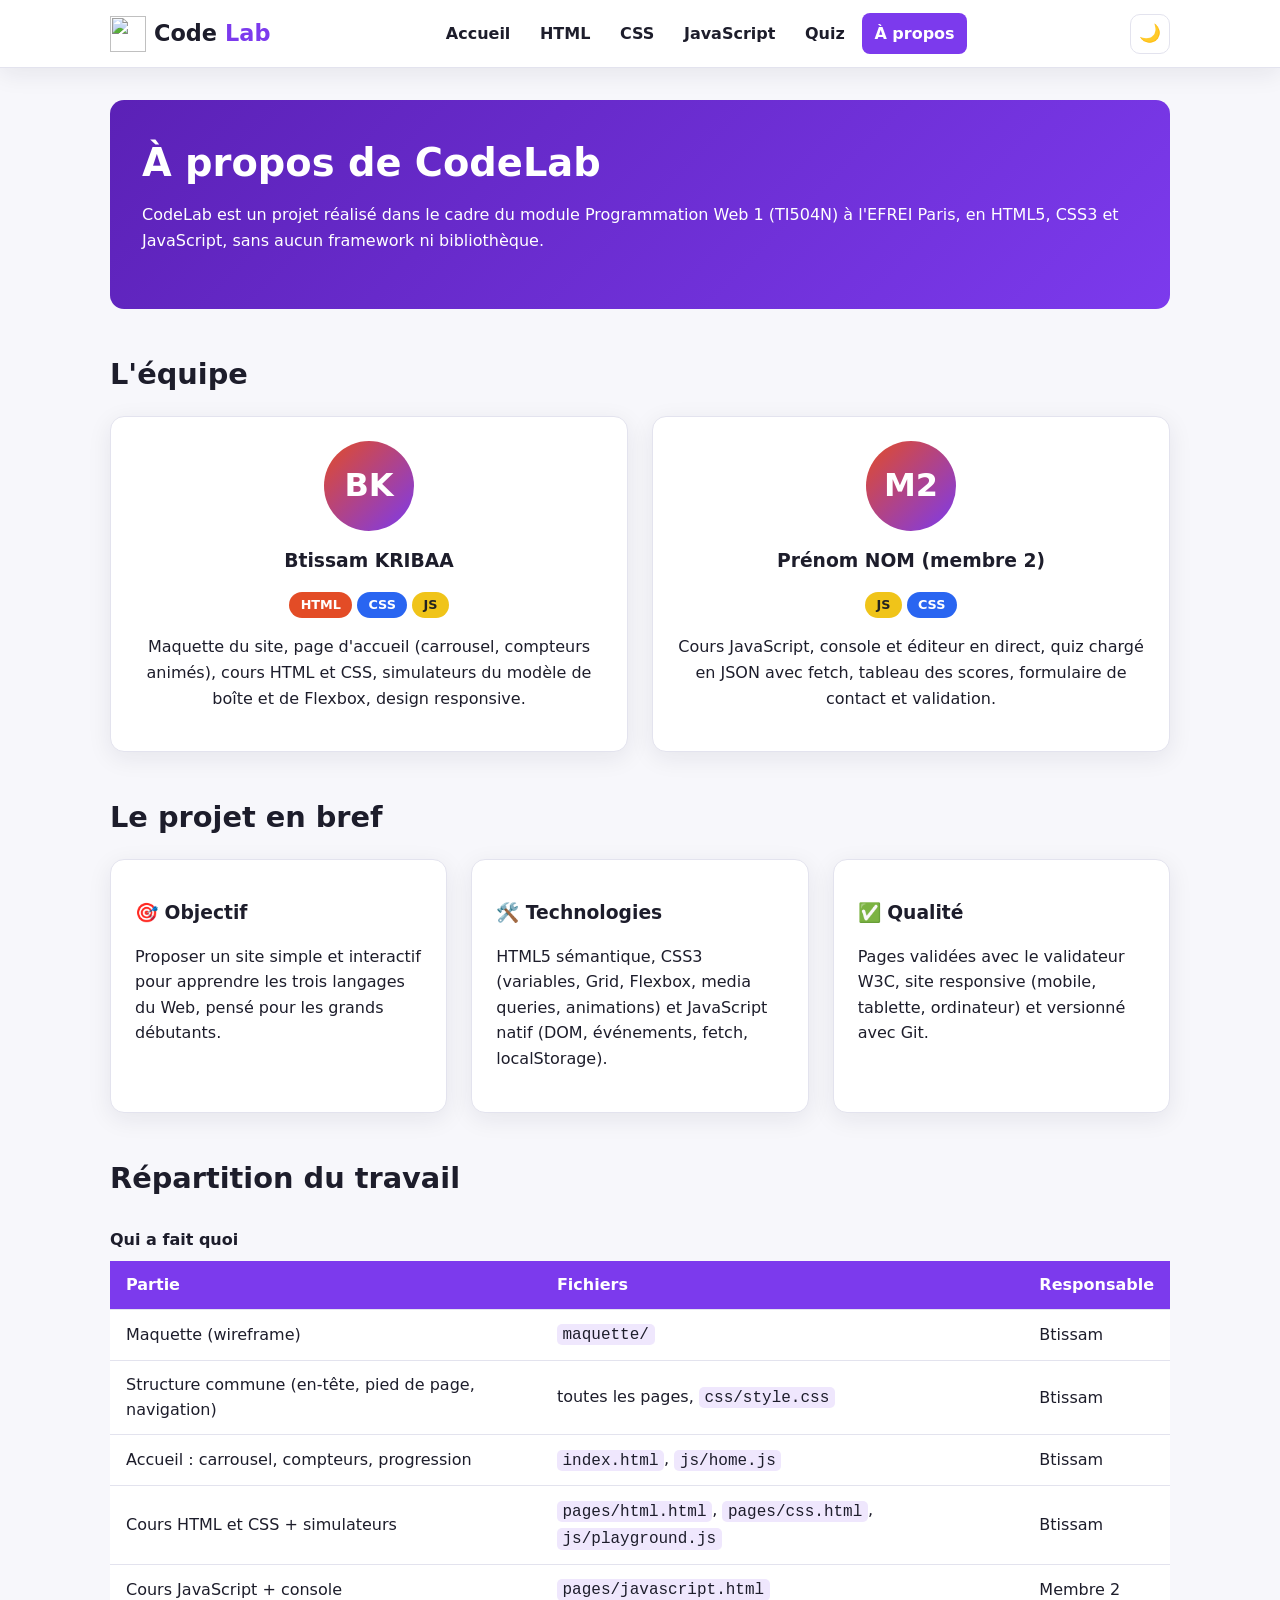
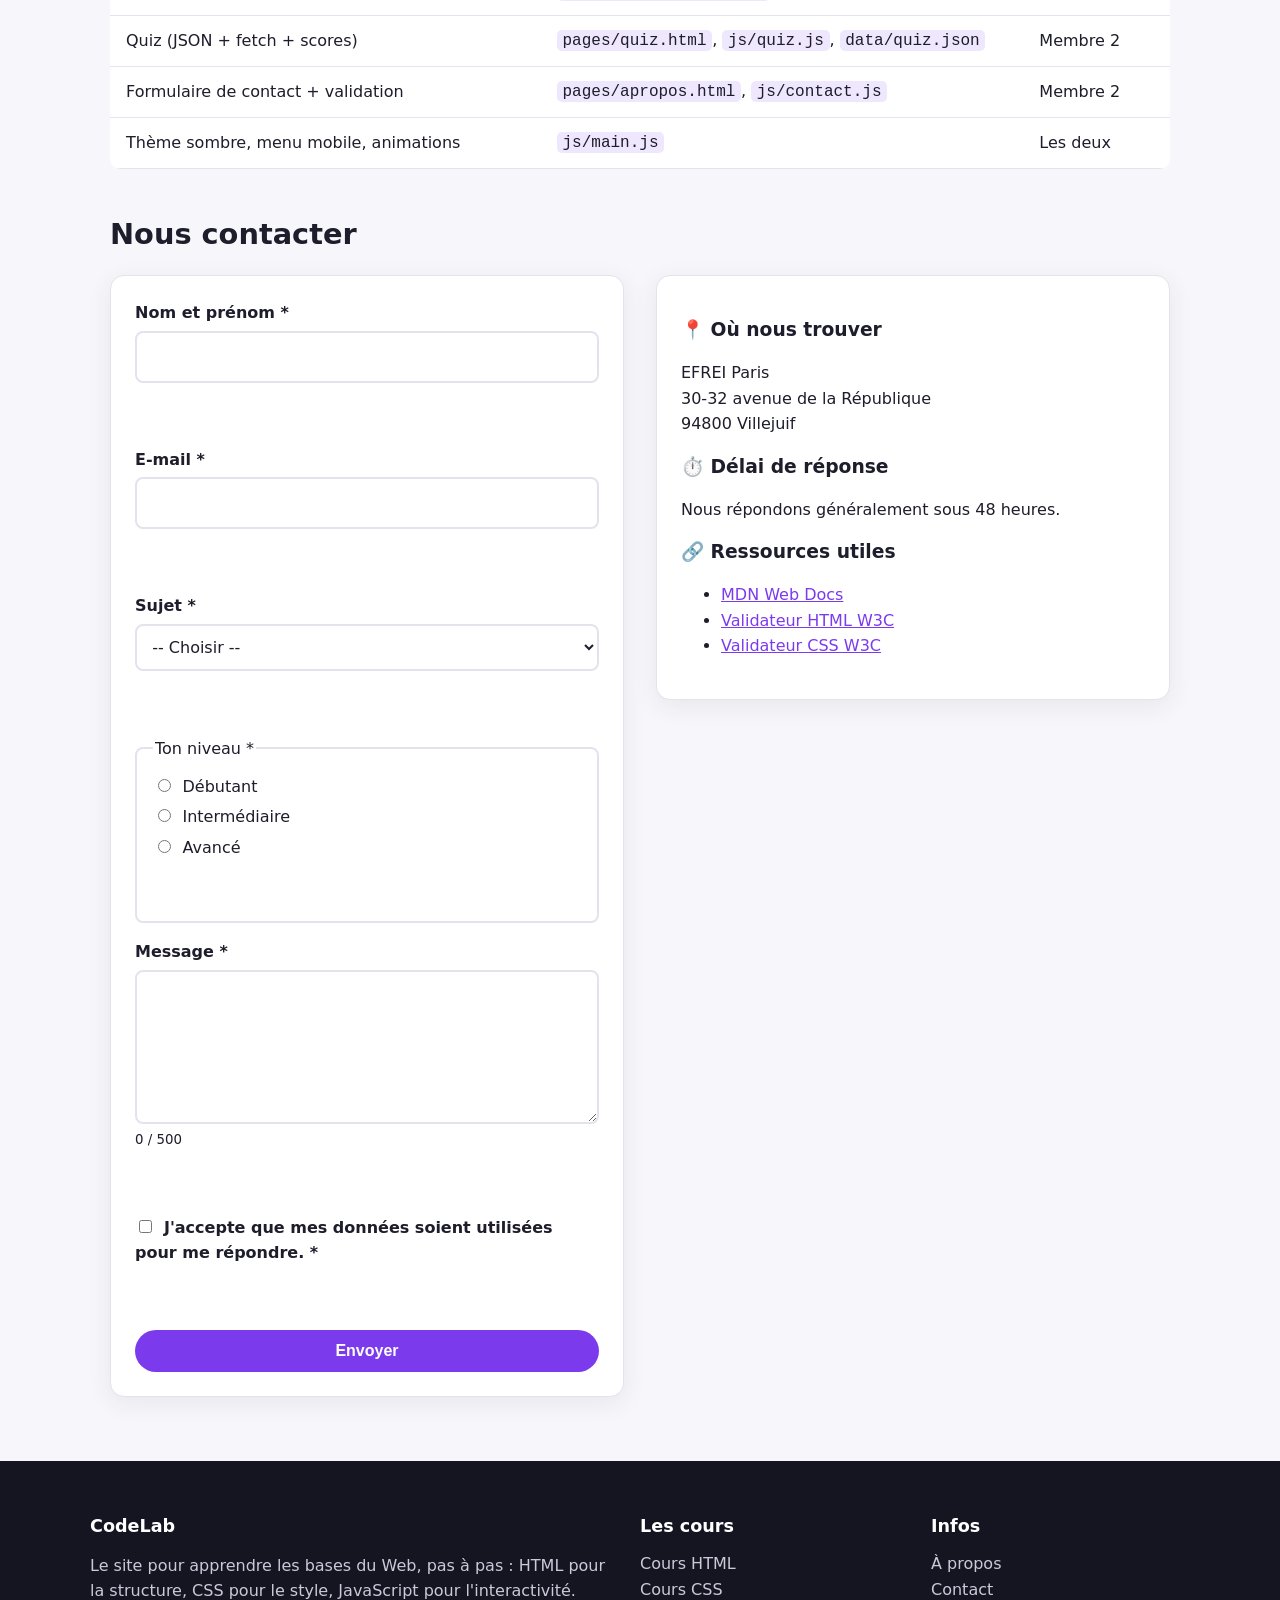
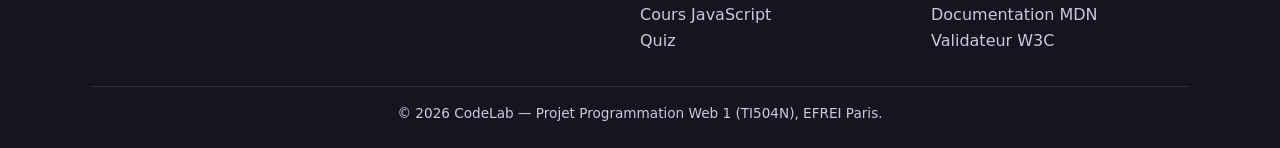
==== pages/apropos.html @ f3540da0 "Structure commune : en-tete, navigation, pied de page et page d'accueil" ====
<!DOCTYPE html>
<html lang="fr" class="no-js">
<head>
  <meta charset="UTF-8">
  <meta name="viewport" content="width=device-width, initial-scale=1">
  <meta name="description" content="L'équipe CodeLab, la répartition du travail et le formulaire de contact.">
  <title>À propos & contact | CodeLab</title>
  <link rel="icon" href="../img/logo.svg" type="image/svg+xml">
  <link rel="stylesheet" href="../css/style.css">
  <script src="../js/main.js" defer></script>
  <script src="../js/contact.js" defer></script>
</head>
<body>
  <a class="skip-link" href="#contenu">Aller au contenu</a>

  <header class="site-header">
    <div class="header-inner">
      <a class="logo" href="../index.html">
        <img src="../img/logo.svg" alt="" width="36" height="36">Code<span>Lab</span>
      </a>
      <nav class="main-nav" id="main-nav" aria-label="Navigation principale">
        <ul>
          <li><a href="../index.html">Accueil</a></li>
          <li><a href="html.html">HTML</a></li>
          <li><a href="css.html">CSS</a></li>
          <li><a href="javascript.html">JavaScript</a></li>
          <li><a href="quiz.html">Quiz</a></li>
          <li><a href="apropos.html">À propos</a></li>
        </ul>
      </nav>
      <div class="header-tools">
        <button class="icon-btn theme-toggle" type="button" aria-label="Changer de thème (clair / sombre)">🌙</button>
        <button class="icon-btn burger" type="button" aria-label="Ouvrir le menu" aria-expanded="false" aria-controls="main-nav">☰</button>
      </div>
    </div>
    <div class="read-progress"></div>
  </header>

  <main id="contenu">
    <section class="page-hero about">
      <h1>À propos de CodeLab</h1>
      <p>CodeLab est un projet réalisé dans le cadre du module Programmation Web 1 (TI504N) à l'EFREI Paris, en HTML5, CSS3 et JavaScript, sans aucun framework ni bibliothèque.</p>
    </section>

    <h2 class="section-title">L'équipe</h2>
    <div class="team">
      <article class="card member reveal">
        <div class="avatar" aria-hidden="true">BK</div>
        <h3>Btissam KRIBAA</h3>
        <p><span class="badge html">HTML</span> <span class="badge css">CSS</span> <span class="badge js">JS</span></p>
        <p>Maquette du site, page d'accueil (carrousel, compteurs animés), cours HTML et CSS, simulateurs du modèle de boîte et de Flexbox, design responsive.</p>
      </article>
      <article class="card member reveal">
        <div class="avatar" aria-hidden="true">M2</div>
        <h3>Prénom NOM (membre 2)</h3>
        <p><span class="badge js">JS</span> <span class="badge css">CSS</span></p>
        <p>Cours JavaScript, console et éditeur en direct, quiz chargé en JSON avec fetch, tableau des scores, formulaire de contact et validation.</p>
      </article>
    </div>

    <h2 class="section-title">Le projet en bref</h2>
    <div class="grid-3">
      <div class="card reveal">
        <h3>🎯 Objectif</h3>
        <p>Proposer un site simple et interactif pour apprendre les trois langages du Web, pensé pour les grands débutants.</p>
      </div>
      <div class="card reveal">
        <h3>🛠️ Technologies</h3>
        <p>HTML5 sémantique, CSS3 (variables, Grid, Flexbox, media queries, animations) et JavaScript natif (DOM, événements, fetch, localStorage).</p>
      </div>
      <div class="card reveal">
        <h3>✅ Qualité</h3>
        <p>Pages validées avec le validateur W3C, site responsive (mobile, tablette, ordinateur) et versionné avec Git.</p>
      </div>
    </div>

    <h2 class="section-title">Répartition du travail</h2>
    <div class="table-wrap reveal">
      <table>
        <caption>Qui a fait quoi</caption>
        <thead>
          <tr>
            <th scope="col">Partie</th>
            <th scope="col">Fichiers</th>
            <th scope="col">Responsable</th>
          </tr>
        </thead>
        <tbody>
          <tr><td>Maquette (wireframe)</td><td><code>maquette/</code></td><td>Btissam</td></tr>
          <tr><td>Structure commune (en-tête, pied de page, navigation)</td><td>toutes les pages, <code>css/style.css</code></td><td>Btissam</td></tr>
          <tr><td>Accueil : carrousel, compteurs, progression</td><td><code>index.html</code>, <code>js/home.js</code></td><td>Btissam</td></tr>
          <tr><td>Cours HTML et CSS + simulateurs</td><td><code>pages/html.html</code>, <code>pages/css.html</code>, <code>js/playground.js</code></td><td>Btissam</td></tr>
          <tr><td>Cours JavaScript + console</td><td><code>pages/javascript.html</code></td><td>Membre 2</td></tr>
          <tr><td>Quiz (JSON + fetch + scores)</td><td><code>pages/quiz.html</code>, <code>js/quiz.js</code>, <code>data/quiz.json</code></td><td>Membre 2</td></tr>
          <tr><td>Formulaire de contact + validation</td><td><code>pages/apropos.html</code>, <code>js/contact.js</code></td><td>Membre 2</td></tr>
          <tr><td>Thème sombre, menu mobile, animations</td><td><code>js/main.js</code></td><td>Les deux</td></tr>
        </tbody>
      </table>
    </div>

    <h2 class="section-title" id="contact">Nous contacter</h2>
    <div class="two-cols">
      <form class="card form" id="contact-form" action="#" method="post" novalidate>
        <div class="form-row">
          <label for="nom">Nom et prénom *</label>
          <input type="text" id="nom" name="nom" autocomplete="name" required aria-describedby="error-nom">
          <p class="error-msg" id="error-nom"></p>
        </div>
        <div class="form-row">
          <label for="email">E-mail *</label>
          <input type="email" id="email" name="email" autocomplete="email" required aria-describedby="error-email">
          <p class="error-msg" id="error-email"></p>
        </div>
        <div class="form-row">
          <label for="sujet">Sujet *</label>
          <select id="sujet" name="sujet" required aria-describedby="error-sujet">
            <option value="">-- Choisir --</option>
            <option value="question">Question sur un cours</option>
            <option value="bug">Signaler une erreur</option>
            <option value="idee">Proposer une idée</option>
            <option value="autre">Autre</option>
          </select>
          <p class="error-msg" id="error-sujet"></p>
        </div>
        <fieldset class="form-row">
          <legend>Ton niveau *</legend>
          <label><input type="radio" name="niveau" value="debutant"> Débutant</label>
          <label><input type="radio" name="niveau" value="intermediaire"> Intermédiaire</label>
          <label><input type="radio" name="niveau" value="avance"> Avancé</label>
          <p class="error-msg" id="error-niveau"></p>
        </fieldset>
        <div class="form-row">
          <label for="message">Message *</label>
          <textarea id="message" name="message" rows="5" maxlength="500" required aria-describedby="error-message"></textarea>
          <small id="message-count">0 / 500</small>
          <p class="error-msg" id="error-message"></p>
        </div>
        <div class="form-row">
          <label><input type="checkbox" id="rgpd" name="rgpd"> J'accepte que mes données soient utilisées pour me répondre. *</label>
          <p class="error-msg" id="error-rgpd"></p>
        </div>
        <button class="btn" type="submit">Envoyer</button>
        <p class="form-success" id="form-success" role="status"></p>
      </form>

      <div class="card reveal">
        <h3>📍 Où nous trouver</h3>
        <p>EFREI Paris<br>30-32 avenue de la République<br>94800 Villejuif</p>
        <h3>⏱️ Délai de réponse</h3>
        <p>Nous répondons généralement sous 48 heures.</p>
        <h3>🔗 Ressources utiles</h3>
        <ul>
          <li><a href="https://developer.mozilla.org/fr/">MDN Web Docs</a></li>
          <li><a href="https://validator.w3.org/">Validateur HTML W3C</a></li>
          <li><a href="https://jigsaw.w3.org/css-validator/">Validateur CSS W3C</a></li>
        </ul>
      </div>
    </div>
  </main>

  <footer class="site-footer">
    <div class="footer-inner">
      <div>
        <h2>CodeLab</h2>
        <p>Le site pour apprendre les bases du Web, pas à pas : HTML pour la structure, CSS pour le style, JavaScript pour l'interactivité.</p>
      </div>
      <nav aria-label="Navigation du pied de page">
        <h2>Les cours</h2>
        <ul>
          <li><a href="html.html">Cours HTML</a></li>
          <li><a href="css.html">Cours CSS</a></li>
          <li><a href="javascript.html">Cours JavaScript</a></li>
          <li><a href="quiz.html">Quiz</a></li>
        </ul>
      </nav>
      <nav aria-label="Informations">
        <h2>Infos</h2>
        <ul>
          <li><a href="apropos.html">À propos</a></li>
          <li><a href="apropos.html#contact">Contact</a></li>
          <li><a href="https://developer.mozilla.org/fr/">Documentation MDN</a></li>
          <li><a href="https://validator.w3.org/">Validateur W3C</a></li>
        </ul>
      </nav>
    </div>
    <p class="copyright">© <span class="year">2026</span> CodeLab — Projet Programmation Web 1 (TI504N), EFREI Paris.</p>
  </footer>

  <button class="to-top" type="button" aria-label="Revenir en haut de la page">↑</button>
</body>
</html>
---- css/style.css ----
/* =========================================================
   CodeLab — feuille de style principale
   Organisation :
   1. Variables (thème clair / sombre)
   2. Base & typographie
   3. En-tête + navigation
   4. Composants (boutons, cartes, code, tableaux, formulaires)
   5. Pages (accueil, cours, quiz, à propos)
   6. Pied de page
   7. Animations
   8. Responsive (media queries)
   ========================================================= */

/* ---------- 1. Variables ---------- */
:root {
  --html: #e34c26;
  --css: #2965f1;
  --js: #f0c419;
  --accent: #7c3aed;
  --bg: #f7f7fb;
  --surface: #ffffff;
  --text: #1d1d2b;
  --muted: #5b5b72;
  --border: #e3e3ee;
  --code-bg: #1e1e2e;
  --code-text: #e6e6f0;
  --radius: 14px;
  --shadow: 0 6px 24px rgba(20, 20, 50, 0.08);
  --header-h: 68px;
  --font: "Segoe UI", system-ui, -apple-system, Roboto, "Helvetica Neue", Arial, sans-serif;
  --mono: "Cascadia Code", "Fira Code", Consolas, "Courier New", monospace;
}

/* Thème sombre activé par le bouton (classe ajoutée en JS) */
body.dark {
  --bg: #12121c;
  --surface: #1c1c2a;
  --text: #ececf4;
  --muted: #a3a3bb;
  --border: #2d2d40;
  --shadow: 0 6px 24px rgba(0, 0, 0, 0.4);
}

/* ---------- 2. Base ---------- */
*,
*::before,
*::after {
  box-sizing: border-box;
}

html {
  scroll-behavior: smooth;
}

body {
  margin: 0;
  font-family: var(--font);
  background: var(--bg);
  color: var(--text);
  line-height: 1.6;
  transition: background 0.3s, color 0.3s;
}

img {
  max-width: 100%;
  display: block;
}

a {
  color: var(--accent);
}

h1, h2, h3 {
  line-height: 1.2;
}

main {
  max-width: 1100px;
  margin: 0 auto;
  padding: 2rem 1.25rem 4rem;
}

.skip-link {
  position: absolute;
  left: -999px;
  top: 0;
  background: var(--accent);
  color: #fff;
  padding: 0.5rem 1rem;
  z-index: 100;
}

.skip-link:focus {
  left: 0;
}

/* ---------- 3. En-tête + navigation ---------- */
.site-header {
  position: sticky;
  top: 0;
  z-index: 50;
  height: var(--header-h);
  background: var(--surface);
  border-bottom: 1px solid var(--border);
  box-shadow: var(--shadow);
}

.header-inner {
  max-width: 1100px;
  height: 100%;
  margin: 0 auto;
  padding: 0 1.25rem;
  display: flex;
  align-items: center;
  justify-content: space-between;
  gap: 1rem;
}

.logo {
  display: flex;
  align-items: center;
  gap: 0.5rem;
  font-size: 1.4rem;
  font-weight: 800;
  color: var(--text);
  text-decoration: none;
}

.logo img {
  width: 36px;
  height: 36px;
}

.logo span {
  color: var(--accent);
}

.main-nav ul {
  list-style: none;
  display: flex;
  gap: 0.25rem;
  margin: 0;
  padding: 0;
}

.main-nav a {
  display: block;
  padding: 0.5rem 0.8rem;
  border-radius: 8px;
  color: var(--text);
  text-decoration: none;
  font-weight: 600;
  transition: background 0.2s, color 0.2s;
}

.main-nav a:hover,
.main-nav a.active {
  background: var(--accent);
  color: #fff;
}

.header-tools {
  display: flex;
  align-items: center;
  gap: 0.5rem;
}

.icon-btn {
  width: 40px;
  height: 40px;
  border: 1px solid var(--border);
  border-radius: 10px;
  background: var(--surface);
  color: var(--text);
  font-size: 1.1rem;
  cursor: pointer;
}

.burger {
  display: none;
}

/* Barre de progression de lecture (remplie en JS) */
.read-progress {
  position: absolute;
  left: 0;
  bottom: -1px;
  height: 3px;
  width: 0;
  background: linear-gradient(90deg, var(--html), var(--css), var(--js));
}

/* ---------- 4. Composants ---------- */
.btn {
  display: inline-block;
  padding: 0.75rem 1.4rem;
  border: none;
  border-radius: 999px;
  background: var(--accent);
  color: #fff;
  font-weight: 700;
  font-size: 1rem;
  text-decoration: none;
  cursor: pointer;
  transition: transform 0.2s, box-shadow 0.2s;
}

.btn:hover {
  transform: translateY(-2px);
  box-shadow: 0 8px 20px rgba(124, 58, 237, 0.35);
}

.btn.secondary {
  background: transparent;
  color: var(--accent);
  border: 2px solid var(--accent);
}

.card {
  background: var(--surface);
  border: 1px solid var(--border);
  border-radius: var(--radius);
  padding: 1.5rem;
  box-shadow: var(--shadow);
}

.grid-3 {
  display: grid;
  grid-template-columns: repeat(3, 1fr);
  gap: 1.5rem;
}

.badge {
  display: inline-block;
  padding: 0.2rem 0.7rem;
  border-radius: 999px;
  font-size: 0.8rem;
  font-weight: 700;
  color: #fff;
}

.badge.html { background: var(--html); }
.badge.css { background: var(--css); }
.badge.js { background: var(--js); color: #222; }

/* Blocs de code */
.code-block {
  position: relative;
  margin: 1rem 0;
}

pre {
  margin: 0;
  padding: 1.2rem;
  border-radius: 10px;
  background: var(--code-bg);
  color: var(--code-text);
  font-family: var(--mono);
  font-size: 0.9rem;
  overflow-x: auto;
}

code {
  font-family: var(--mono);
}

p code,
li code,
td code {
  background: rgba(124, 58, 237, 0.12);
  padding: 0.1rem 0.35rem;
  border-radius: 5px;
}

.copy-btn {
  position: absolute;
  top: 0.5rem;
  right: 0.5rem;
  padding: 0.25rem 0.7rem;
  border: 1px solid #444;
  border-radius: 6px;
  background: #2c2c40;
  color: #fff;
  font-size: 0.8rem;
  cursor: pointer;
}

/* Tableaux */
.table-wrap {
  overflow-x: auto;
}

table {
  width: 100%;
  border-collapse: collapse;
  background: var(--surface);
  border-radius: 10px;
  overflow: hidden;
}

caption {
  text-align: left;
  font-weight: 700;
  padding: 0.5rem 0;
}

th,
td {
  padding: 0.7rem 1rem;
  border-bottom: 1px solid var(--border);
  text-align: left;
}

th {
  background: var(--accent);
  color: #fff;
}

tbody tr:hover {
  background: rgba(124, 58, 237, 0.07);
}

/* Formulaires */
.form {
  display: grid;
  gap: 1rem;
}

.form-row {
  display: grid;
  gap: 0.3rem;
}

label {
  font-weight: 600;
}

input,
select,
textarea {
  width: 100%;
  padding: 0.7rem;
  border: 2px solid var(--border);
  border-radius: 8px;
  background: var(--surface);
  color: var(--text);
  font: inherit;
}

input:focus,
select:focus,
textarea:focus {
  outline: none;
  border-color: var(--accent);
}

input.invalid,
textarea.invalid,
select.invalid {
  border-color: #e53935;
}

input.valid,
textarea.valid,
select.valid {
  border-color: #2e7d32;
}

.error-msg {
  min-height: 1.2em;
  color: #e53935;
  font-size: 0.85rem;
}

.form-success {
  display: none;
  padding: 1rem;
  border-radius: 8px;
  background: #e8f5e9;
  color: #1b5e20;
  font-weight: 600;
}

.form-success.show {
  display: block;
}

/* Toast (petite notification) */
.toast {
  position: fixed;
  left: 50%;
  bottom: 2rem;
  transform: translate(-50%, 150%);
  padding: 0.8rem 1.4rem;
  border-radius: 999px;
  background: var(--text);
  color: var(--bg);
  font-weight: 600;
  transition: transform 0.3s;
  z-index: 200;
}

.toast.show {
  transform: translate(-50%, 0);
}

/* Bouton retour en haut */
.to-top {
  position: fixed;
  right: 1.2rem;
  bottom: 1.2rem;
  width: 46px;
  height: 46px;
  border: none;
  border-radius: 50%;
  background: var(--accent);
  color: #fff;
  font-size: 1.3rem;
  cursor: pointer;
  opacity: 0;
  pointer-events: none;
  transition: opacity 0.3s;
}

.to-top.show {
  opacity: 1;
  pointer-events: auto;
}

/* ---------- 5. Pages ---------- */

/* Accueil : hero */
.hero {
  display: grid;
  grid-template-columns: 1.2fr 1fr;
  gap: 2rem;
  align-items: center;
  padding: 2rem 0 3rem;
}

.hero h1 {
  font-size: 2.8rem;
  margin: 0 0 1rem;
}

.typed {
  color: var(--accent);
  border-right: 3px solid var(--accent);
  padding-right: 4px;
  animation: blink 0.8s step-end infinite;
}

.hero p {
  color: var(--muted);
  font-size: 1.15rem;
}

.hero-actions {
  display: flex;
  flex-wrap: wrap;
  gap: 1rem;
  margin-top: 1.5rem;
}

.hero-visual {
  animation: float 4s ease-in-out infinite;
}

/* Carrousel */
.carousel {
  position: relative;
  overflow: hidden;
  border-radius: var(--radius);
  box-shadow: var(--shadow);
  margin-bottom: 3rem;
}

.slides {
  display: flex;
  transition: transform 0.6s ease;
}

.slide {
  min-width: 100%;
  padding: 3rem 4rem;
  color: #fff;
  min-height: 240px;
}

.slide h2 {
  margin-top: 0;
  font-size: 2rem;
}

.slide.html { background: linear-gradient(135deg, #e34c26, #f06529); }
.slide.css { background: linear-gradient(135deg, #264de4, #2965f1); }
.slide.js { background: linear-gradient(135deg, #d4a600, #f0c419); color: #222; }

.slide .btn {
  background: #fff;
  color: #222;
}

.carousel-btn {
  position: absolute;
  top: 50%;
  transform: translateY(-50%);
  width: 42px;
  height: 42px;
  border: none;
  border-radius: 50%;
  background: rgba(0, 0, 0, 0.35);
  color: #fff;
  font-size: 1.3rem;
  cursor: pointer;
}

.carousel-btn.prev { left: 0.6rem; }
.carousel-btn.next { right: 0.6rem; }

.dots {
  position: absolute;
  bottom: 0.8rem;
  left: 50%;
  transform: translateX(-50%);
  display: flex;
  gap: 0.5rem;
}

.dots button {
  width: 12px;
  height: 12px;
  padding: 0;
  border: none;
  border-radius: 50%;
  background: rgba(255, 255, 255, 0.5);
  cursor: pointer;
}

.dots button.active {
  background: #fff;
}

/* Cartes des cours */
.course-card {
  display: flex;
  flex-direction: column;
  gap: 0.6rem;
  border-top: 6px solid var(--accent);
  transition: transform 0.25s;
}

.course-card:hover {
  transform: translateY(-6px);
}

.course-card.html { border-top-color: var(--html); }
.course-card.css { border-top-color: var(--css); }
.course-card.js { border-top-color: var(--js); }

.course-card .icon {
  font-size: 2.2rem;
}

.progress-bar {
  height: 10px;
  border-radius: 999px;
  background: var(--border);
  overflow: hidden;
}

.progress-bar span {
  display: block;
  height: 100%;
  width: 0;
  background: var(--accent);
  transition: width 0.8s;
}

/* Statistiques animées */
.stats {
  display: grid;
  grid-template-columns: repeat(4, 1fr);
  gap: 1rem;
  margin: 3rem 0;
  text-align: center;
}

.stat strong {
  display: block;
  font-size: 2.2rem;
  color: var(--accent);
}

.section-title {
  margin: 3rem 0 1.5rem;
  font-size: 1.8rem;
}

/* Pages de cours */
.page-hero {
  padding: 2.5rem 2rem;
  border-radius: var(--radius);
  color: #fff;
  margin-bottom: 2rem;
}

.page-hero.html { background: linear-gradient(135deg, #e34c26, #f06529); }
.page-hero.css { background: linear-gradient(135deg, #264de4, #2965f1); }
.page-hero.js { background: linear-gradient(135deg, #d4a600, #f0c419); color: #222; }
.page-hero.quiz,
.page-hero.about { background: linear-gradient(135deg, #5b21b6, #7c3aed); }

.page-hero h1 {
  margin: 0 0 0.5rem;
  font-size: 2.4rem;
}

.course-layout {
  display: grid;
  grid-template-columns: 230px 1fr;
  gap: 2rem;
  align-items: start;
}

.toc {
  position: sticky;
  top: calc(var(--header-h) + 1rem);
}

.toc ol {
  padding-left: 1.2rem;
  margin: 0.5rem 0 1rem;
}

.toc a {
  color: var(--muted);
  text-decoration: none;
}

.toc a.current {
  color: var(--accent);
  font-weight: 700;
}

.lesson {
  margin-bottom: 2rem;
  scroll-margin-top: calc(var(--header-h) + 1rem);
}

.lesson h2 {
  margin-top: 0;
}

.lesson-done {
  margin-top: 1rem;
}

.lesson-done.done {
  background: #2e7d32;
}

.tip {
  padding: 1rem 1.2rem;
  border-left: 5px solid var(--accent);
  border-radius: 8px;
  background: rgba(124, 58, 237, 0.08);
}

/* Démo boîte CSS (box model) */
.playground {
  display: grid;
  grid-template-columns: 1fr 1fr;
  gap: 1.5rem;
  align-items: center;
}

.controls {
  display: grid;
  gap: 0.8rem;
}

.controls input[type="range"] {
  padding: 0;
}

.demo-stage {
  display: flex;
  align-items: center;
  justify-content: center;
  min-height: 260px;
  border: 2px dashed var(--border);
  border-radius: 10px;
}

.demo-box {
  background: var(--css);
  color: #fff;
  font-weight: 700;
  border: 0 solid #0d2a8a;
  transition: all 0.2s;
}

.flex-demo {
  display: flex;
  gap: 10px;
  min-height: 180px;
  padding: 10px;
  border: 2px dashed var(--border);
  border-radius: 10px;
}

.flex-demo div {
  width: 60px;
  height: 60px;
  border-radius: 8px;
  background: var(--css);
  color: #fff;
  display: flex;
  align-items: center;
  justify-content: center;
  font-weight: 700;
}

/* Éditeur en direct */
.live-editor {
  display: grid;
  grid-template-columns: 1fr 1fr;
  gap: 1rem;
}

.live-editor textarea {
  min-height: 260px;
  font-family: var(--mono);
  font-size: 0.9rem;
  background: var(--code-bg);
  color: var(--code-text);
}

.live-editor iframe {
  width: 100%;
  min-height: 260px;
  border: 2px solid var(--border);
  border-radius: 8px;
  background: #fff;
}

.console-out {
  min-height: 80px;
  margin-top: 0.8rem;
  padding: 0.8rem;
  border-radius: 8px;
  background: #000;
  color: #7CFC00;
  font-family: var(--mono);
  font-size: 0.85rem;
  white-space: pre-wrap;
}

/* Quiz */
.quiz-filters {
  display: flex;
  flex-wrap: wrap;
  gap: 0.5rem;
  margin-bottom: 1.5rem;
}

.filter-btn {
  padding: 0.5rem 1rem;
  border: 2px solid var(--border);
  border-radius: 999px;
  background: var(--surface);
  color: var(--text);
  font-weight: 600;
  cursor: pointer;
}

.filter-btn.active {
  border-color: var(--accent);
  background: var(--accent);
  color: #fff;
}

.quiz-box {
  max-width: 700px;
}

.quiz-top {
  display: flex;
  justify-content: space-between;
  color: var(--muted);
  font-weight: 600;
}

.answers {
  display: grid;
  gap: 0.7rem;
  margin: 1.2rem 0;
}

.answer {
  padding: 0.9rem 1rem;
  border: 2px solid var(--border);
  border-radius: 10px;
  background: var(--surface);
  color: var(--text);
  font: inherit;
  text-align: left;
  cursor: pointer;
  transition: border-color 0.2s, background 0.2s;
}

.answer:hover:not(:disabled) {
  border-color: var(--accent);
}

.answer.correct {
  border-color: #2e7d32;
  background: #e8f5e9;
  color: #1b5e20;
}

.answer.wrong {
  border-color: #e53935;
  background: #ffebee;
  color: #b71c1c;
  animation: shake 0.4s;
}

.explanation {
  min-height: 1.5em;
  color: var(--muted);
}

.hidden {
  display: none;
}

/* À propos */
.team {
  display: grid;
  grid-template-columns: repeat(auto-fit, minmax(240px, 1fr));
  gap: 1.5rem;
}

.member {
  text-align: center;
}

.avatar {
  width: 90px;
  height: 90px;
  margin: 0 auto 1rem;
  border-radius: 50%;
  background: linear-gradient(135deg, var(--html), var(--accent));
  color: #fff;
  font-size: 2rem;
  font-weight: 800;
  display: flex;
  align-items: center;
  justify-content: center;
}

.two-cols {
  display: grid;
  grid-template-columns: 1fr 1fr;
  gap: 2rem;
  align-items: start;
}

/* ---------- 6. Pied de page ---------- */
.site-footer {
  background: #151522;
  color: #c9c9da;
  padding: 2.5rem 1.25rem 1.5rem;
}

.footer-inner {
  max-width: 1100px;
  margin: 0 auto;
  display: grid;
  grid-template-columns: 2fr 1fr 1fr;
  gap: 2rem;
}

.site-footer h2 {
  color: #fff;
  font-size: 1.1rem;
}

.site-footer ul {
  list-style: none;
  margin: 0;
  padding: 0;
}

.site-footer a {
  color: #c9c9da;
  text-decoration: none;
}

.site-footer a:hover {
  color: #fff;
  text-decoration: underline;
}

.copyright {
  max-width: 1100px;
  margin: 2rem auto 0;
  padding-top: 1rem;
  border-top: 1px solid #2d2d40;
  font-size: 0.85rem;
  text-align: center;
}

/* ---------- 7. Animations ---------- */
@keyframes blink {
  50% { border-color: transparent; }
}

@keyframes float {
  0%, 100% { transform: translateY(0); }
  50% { transform: translateY(-14px); }
}

@keyframes shake {
  0%, 100% { transform: translateX(0); }
  25% { transform: translateX(-6px); }
  75% { transform: translateX(6px); }
}

/* Apparition au défilement (classe .visible ajoutée en JS) */
.reveal {
  opacity: 0;
  transform: translateY(30px);
  transition: opacity 0.7s, transform 0.7s;
}

.reveal.visible {
  opacity: 1;
  transform: none;
}

/* Si le JS ne marche pas, on affiche quand même le contenu */
.no-js .reveal {
  opacity: 1;
  transform: none;
}

@media (prefers-reduced-motion: reduce) {
  *,
  *::before,
  *::after {
    animation: none !important;
    transition: none !important;
  }

  .reveal {
    opacity: 1;
    transform: none;
  }
}

/* ---------- 8. Responsive ---------- */

/* Tablette */
@media (max-width: 900px) {
  .grid-3 {
    grid-template-columns: 1fr 1fr;
  }

  .stats {
    grid-template-columns: 1fr 1fr;
  }

  .course-layout {
    grid-template-columns: 1fr;
  }

  .toc {
    position: static;
  }

  .footer-inner {
    grid-template-columns: 1fr 1fr;
  }

  /* Menu burger */
  .burger {
    display: block;
  }

  .main-nav {
    position: absolute;
    top: var(--header-h);
    left: 0;
    right: 0;
    background: var(--surface);
    border-bottom: 1px solid var(--border);
    max-height: 0;
    overflow: hidden;
    transition: max-height 0.35s ease;
  }

  .main-nav.open {
    max-height: 420px;
  }

  .main-nav ul {
    flex-direction: column;
    padding: 0.5rem 1rem 1rem;
  }
}

/* Mobile */
@media (max-width: 640px) {
  .hero,
  .playground,
  .live-editor,
  .two-cols {
    grid-template-columns: 1fr;
  }

  .hero h1 {
    font-size: 2rem;
  }

  .hero-visual {
    max-width: 240px;
    margin: 0 auto;
  }

  .grid-3,
  .footer-inner {
    grid-template-columns: 1fr;
  }

  .slide {
    padding: 2rem 3rem;
  }

  .slide h2 {
    font-size: 1.5rem;
  }

  .page-hero h1 {
    font-size: 1.8rem;
  }
}

/* Texte réservé aux lecteurs d'écran (invisible à l'écran) */
.sr-only {
  position: absolute;
  width: 1px;
  height: 1px;
  padding: 0;
  margin: -1px;
  overflow: hidden;
  clip: rect(0, 0, 0, 0);
  white-space: nowrap;
  border: 0;
}

fieldset {
  border: 2px solid var(--border);
  border-radius: 8px;
  padding: 0.8rem 1rem;
  margin: 0;
}

fieldset label,
.form-row label input[type="checkbox"] + span {
  font-weight: 400;
}

input[type="radio"],
input[type="checkbox"] {
  width: auto;
  margin-right: 0.4rem;
}
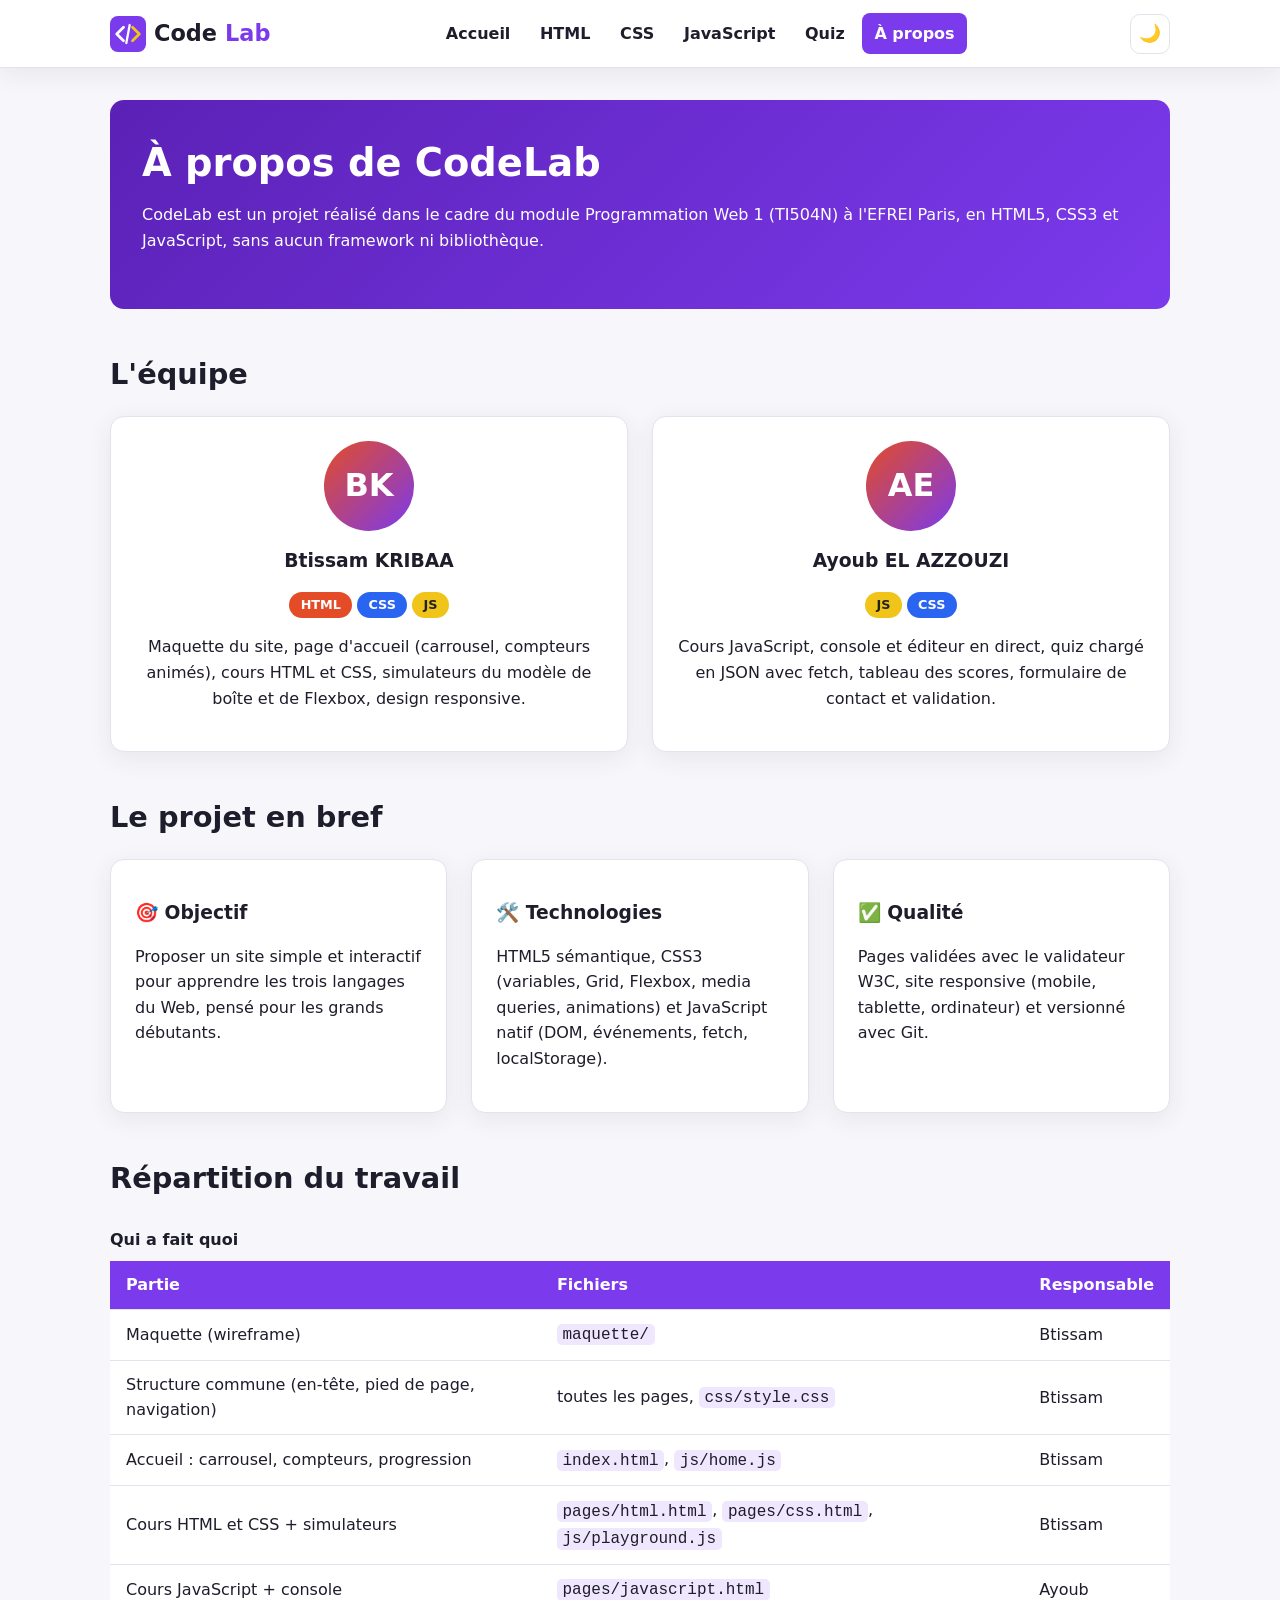
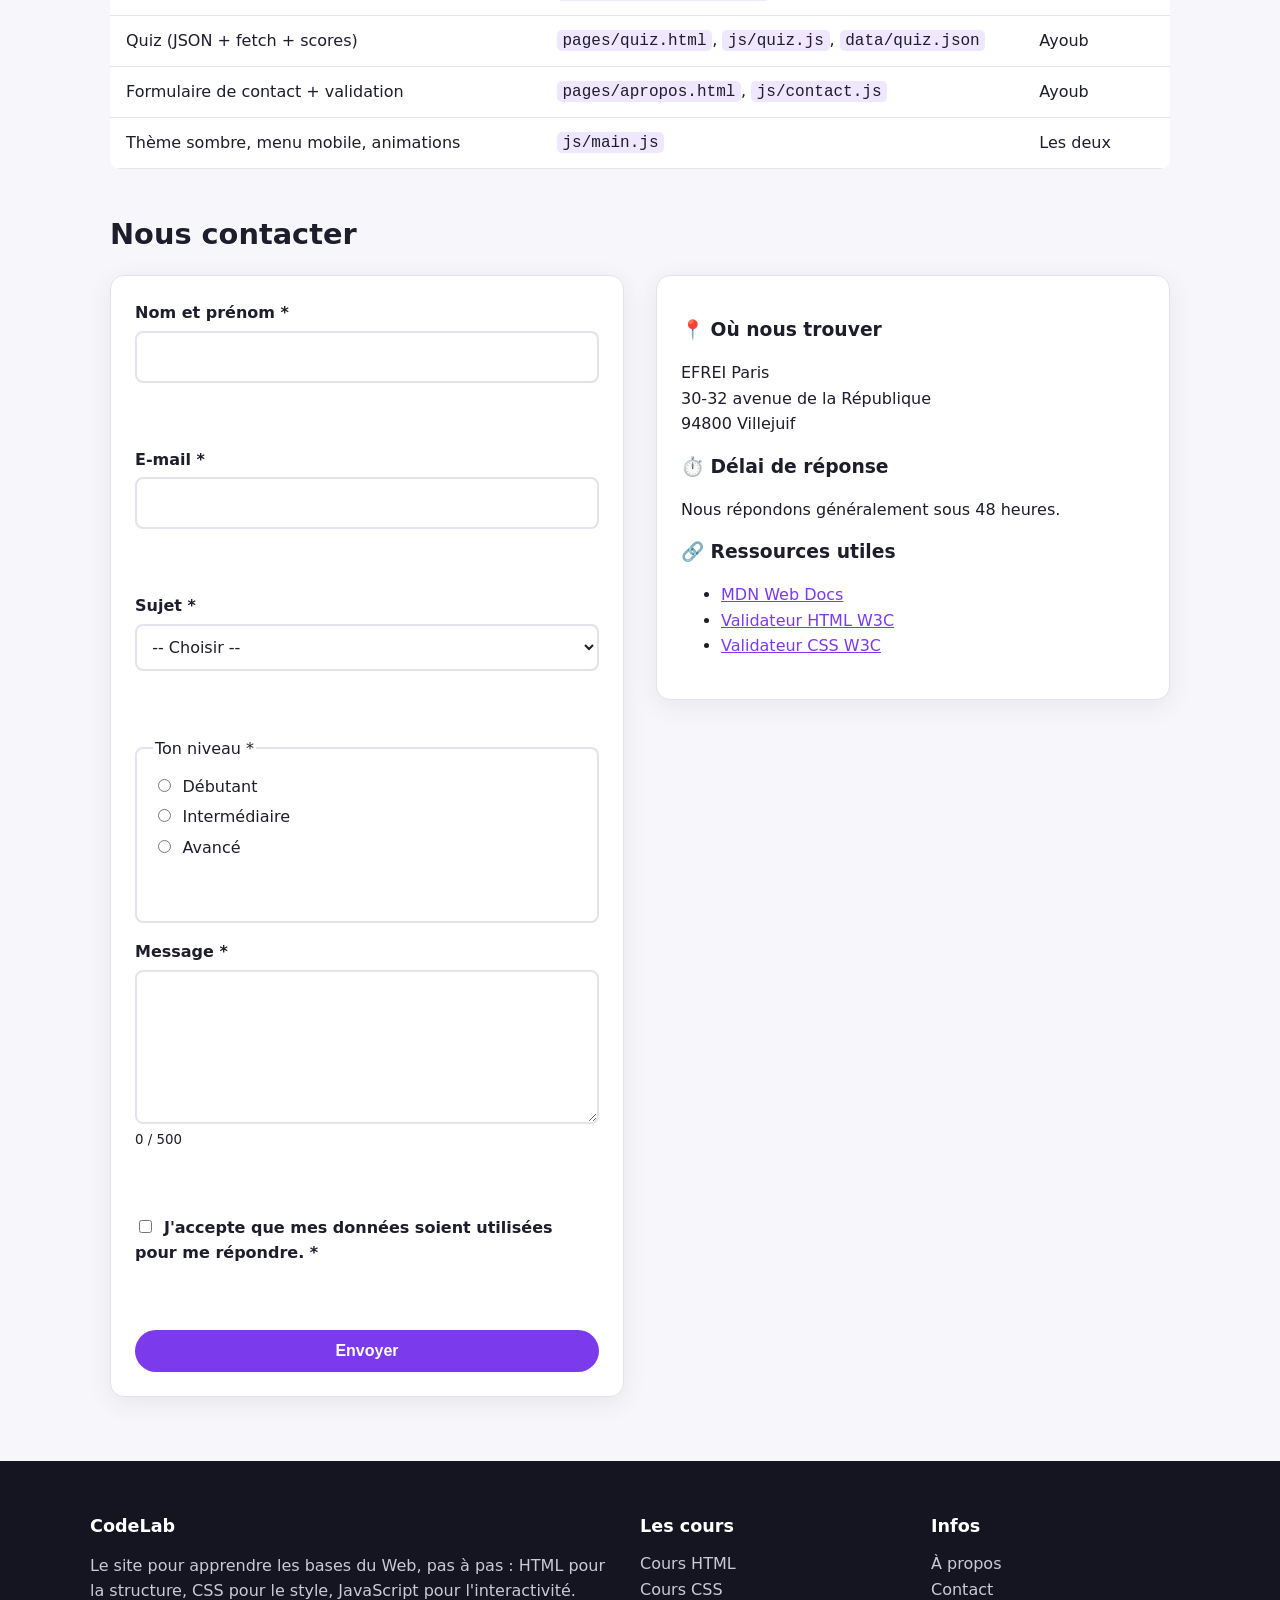
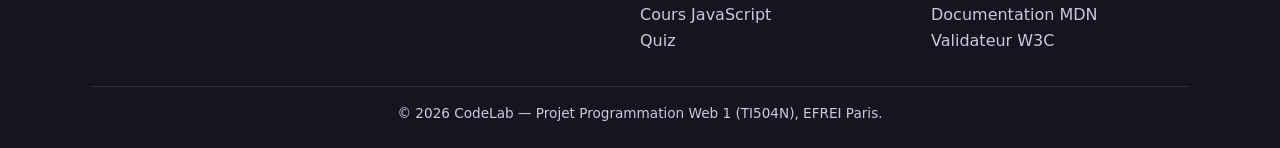
==== commit 2fcf1ad9: "Ajout d'Ayoub EL AZZOUZI dans la page A propos" ====
--- a/pages/apropos.html
+++ b/pages/apropos.html
@@ -51,8 +51,8 @@
         <p>Maquette du site, page d'accueil (carrousel, compteurs animés), cours HTML et CSS, simulateurs du modèle de boîte et de Flexbox, design responsive.</p>
       </article>
       <article class="card member reveal">
-        <div class="avatar" aria-hidden="true">M2</div>
-        <h3>Prénom NOM (membre 2)</h3>
+        <div class="avatar" aria-hidden="true">AE</div>
+        <h3>Ayoub EL AZZOUZI</h3>
         <p><span class="badge js">JS</span> <span class="badge css">CSS</span></p>
         <p>Cours JavaScript, console et éditeur en direct, quiz chargé en JSON avec fetch, tableau des scores, formulaire de contact et validation.</p>
       </article>
@@ -90,9 +90,9 @@
           <tr><td>Structure commune (en-tête, pied de page, navigation)</td><td>toutes les pages, <code>css/style.css</code></td><td>Btissam</td></tr>
           <tr><td>Accueil : carrousel, compteurs, progression</td><td><code>index.html</code>, <code>js/home.js</code></td><td>Btissam</td></tr>
           <tr><td>Cours HTML et CSS + simulateurs</td><td><code>pages/html.html</code>, <code>pages/css.html</code>, <code>js/playground.js</code></td><td>Btissam</td></tr>
-          <tr><td>Cours JavaScript + console</td><td><code>pages/javascript.html</code></td><td>Membre 2</td></tr>
-          <tr><td>Quiz (JSON + fetch + scores)</td><td><code>pages/quiz.html</code>, <code>js/quiz.js</code>, <code>data/quiz.json</code></td><td>Membre 2</td></tr>
-          <tr><td>Formulaire de contact + validation</td><td><code>pages/apropos.html</code>, <code>js/contact.js</code></td><td>Membre 2</td></tr>
+          <tr><td>Cours JavaScript + console</td><td><code>pages/javascript.html</code></td><td>Ayoub</td></tr>
+          <tr><td>Quiz (JSON + fetch + scores)</td><td><code>pages/quiz.html</code>, <code>js/quiz.js</code>, <code>data/quiz.json</code></td><td>Ayoub</td></tr>
+          <tr><td>Formulaire de contact + validation</td><td><code>pages/apropos.html</code>, <code>js/contact.js</code></td><td>Ayoub</td></tr>
           <tr><td>Thème sombre, menu mobile, animations</td><td><code>js/main.js</code></td><td>Les deux</td></tr>
         </tbody>
       </table>
